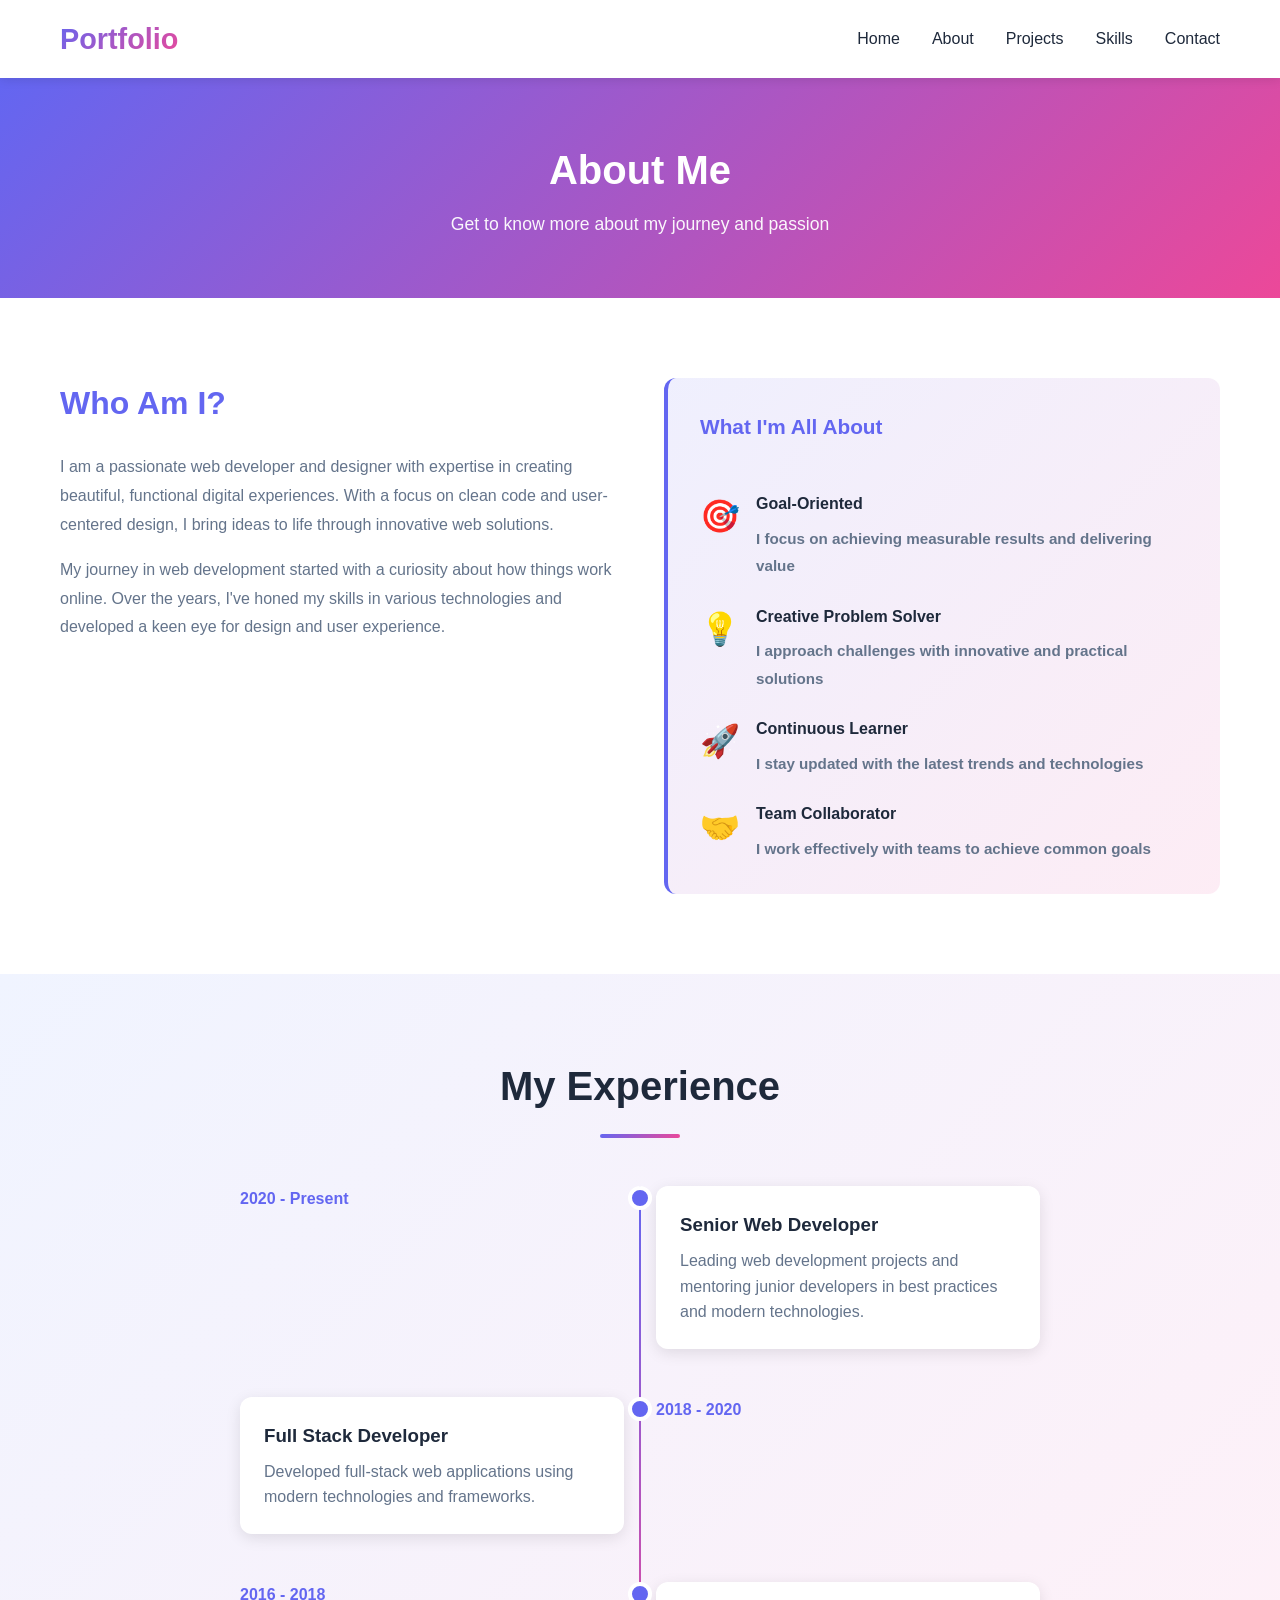
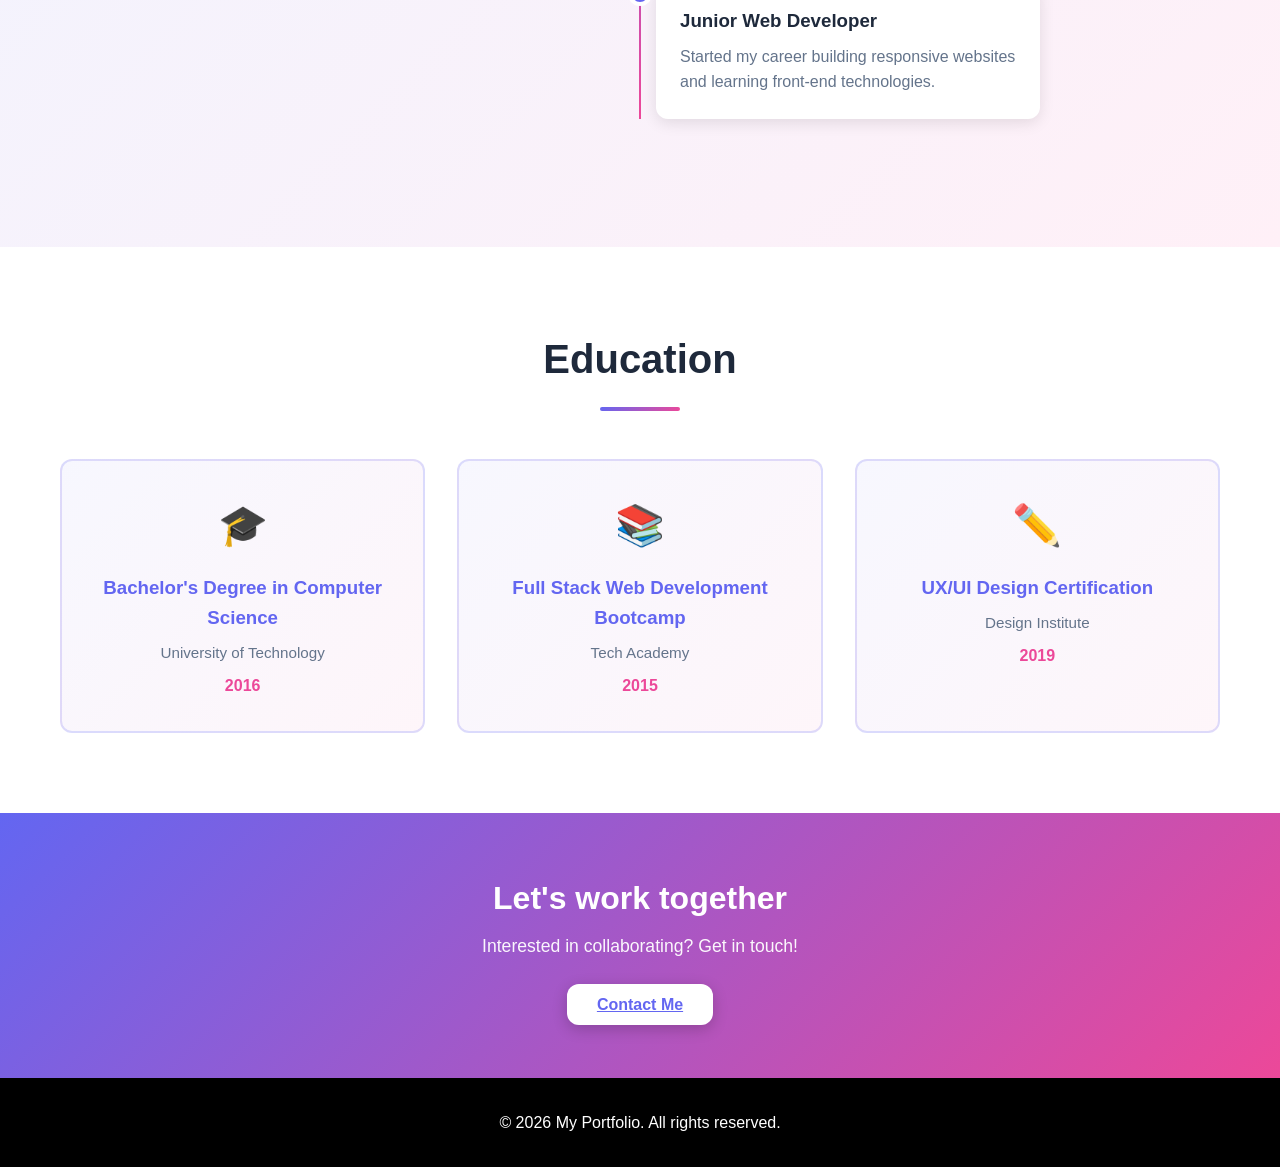
==== about.html @ 98f0c094 "This is my about page" ====
<!DOCTYPE html>
<html lang="en">
<head>
    <meta charset="UTF-8">
    <meta name="viewport" content="width=device-width, initial-scale=1.0">
    <title>About - My Professional Portfolio</title>
    <link rel="stylesheet" href="styles.css">
</head>
<body>
    <!-- Navigation Bar -->
    <nav class="navbar">
        <div class="nav-container">
            <div class="logo">Portfolio</div>
            <ul class="nav-menu">
                <li><a href="home.html" class="nav-link">Home</a></li>
                <li><a href="about.html" class="nav-link">About</a></li>
                <li><a href="projects.html" class="nav-link">Projects</a></li>
                <li><a href="skills.html" class="nav-link">Skills</a></li>
                <li><a href="contact.html" class="nav-link">Contact</a></li>
            </ul>
        </div>
    </nav>

    <!-- Page Header -->
    <section class="page-header">
        <div class="container">
            <h1 class="page-title">About Me</h1>
            <p class="page-subtitle">Get to know more about my journey and passion</p>
        </div>
    </section>

    <!-- About Content -->
    <section class="about-section">
        <div class="container">
            <div class="about-content">
                <div class="about-text">
                    <h2>Who Am I?</h2>
                    <p>
                        I am a passionate web developer and designer with expertise in creating beautiful, 
                        functional digital experiences. With a focus on clean code and user-centered design, 
                        I bring ideas to life through innovative web solutions.
                    </p>
                    <p>
                        My journey in web development started with a curiosity about how things work online. 
                        Over the years, I've honed my skills in various technologies and developed a keen eye 
                        for design and user experience.
                    </p>
                </div>

                <div class="about-highlight">
                    <h3>What I'm All About</h3>
                    <div class="highlight-items">
                        <div class="highlight-item">
                            <span class="highlight-icon">🎯</span>
                            <div>
                                <h4>Goal-Oriented</h4>
                                <p>I focus on achieving measurable results and delivering value</p>
                            </div>
                        </div>
                        <div class="highlight-item">
                            <span class="highlight-icon">💡</span>
                            <div>
                                <h4>Creative Problem Solver</h4>
                                <p>I approach challenges with innovative and practical solutions</p>
                            </div>
                        </div>
                        <div class="highlight-item">
                            <span class="highlight-icon">🚀</span>
                            <div>
                                <h4>Continuous Learner</h4>
                                <p>I stay updated with the latest trends and technologies</p>
                            </div>
                        </div>
                        <div class="highlight-item">
                            <span class="highlight-icon">🤝</span>
                            <div>
                                <h4>Team Collaborator</h4>
                                <p>I work effectively with teams to achieve common goals</p>
                            </div>
                        </div>
                    </div>
                </div>
            </div>
        </div>
    </section>

    <!-- Experience Timeline -->
    <section class="experience-section">
        <div class="container">
            <h2 class="section-title">My Experience</h2>
            <div class="timeline">
                <div class="timeline-item">
                    <div class="timeline-date">2020 - Present</div>
                    <div class="timeline-content">
                        <h3>Senior Web Developer</h3>
                        <p>Leading web development projects and mentoring junior developers in best practices and modern technologies.</p>
                    </div>
                </div>
                <div class="timeline-item">
                    <div class="timeline-date">2018 - 2020</div>
                    <div class="timeline-content">
                        <h3>Full Stack Developer</h3>
                        <p>Developed full-stack web applications using modern technologies and frameworks.</p>
                    </div>
                </div>
                <div class="timeline-item">
                    <div class="timeline-date">2016 - 2018</div>
                    <div class="timeline-content">
                        <h3>Junior Web Developer</h3>
                        <p>Started my career building responsive websites and learning front-end technologies.</p>
                    </div>
                </div>
            </div>
        </div>
    </section>

    <!-- Education -->
    <section class="education-section">
        <div class="container">
            <h2 class="section-title">Education</h2>
            <div class="education-grid">
                <div class="education-card">
                    <div class="edu-icon">🎓</div>
                    <h3>Bachelor's Degree in Computer Science</h3>
                    <p class="edu-university">University of Technology</p>
                    <p class="edu-year">2016</p>
                </div>
                <div class="education-card">
                    <div class="edu-icon">📚</div>
                    <h3>Full Stack Web Development Bootcamp</h3>
                    <p class="edu-university">Tech Academy</p>
                    <p class="edu-year">2015</p>
                </div>
                <div class="education-card">
                    <div class="edu-icon">✏️</div>
                    <h3>UX/UI Design Certification</h3>
                    <p class="edu-university">Design Institute</p>
                    <p class="edu-year">2019</p>
                </div>
            </div>
        </div>
    </section>

    <!-- Call to Action -->
    <section class="cta-section">
        <div class="container">
            <h2>Let's work together</h2>
            <p>Interested in collaborating? Get in touch!</p>
            <a href="contact.html" class="cta-button">Contact Me</a>
        </div>
    </section>

    <!-- Footer -->
    <footer class="footer">
        <div class="container">
            <p>&copy; 2026 My Portfolio. All rights reserved.</p>
        </div>
    </footer>

    <script src="script.js"></script>
</body>
</html>
---- styles.css ----
/* ===========================
   GENERAL STYLES
   =========================== */

* {
    margin: 0;
    padding: 0;
    box-sizing: border-box;
}

:root {
    --primary-color: #6366f1;
    --secondary-color: #ec4899;
    --dark-bg: #0f172a;
    --light-bg: #f8fafc;
    --text-dark: #1e293b;
    --text-light: #64748b;
    --white: #ffffff;
    --border-radius: 12px;
    --transition: all 0.3s ease;
}

html {
    scroll-behavior: smooth;
}

body {
    font-family: 'Segoe UI', Tahoma, Geneva, Verdana, sans-serif;
    line-height: 1.6;
    color: var(--text-dark);
    background-color: var(--light-bg);
}

.container {
    max-width: 1200px;
    margin: 0 auto;
    padding: 0 20px;
}

/* ===========================
   NAVIGATION BAR
   =========================== */

.navbar {
    background: var(--white);
    box-shadow: 0 2px 10px rgba(0, 0, 0, 0.1);
    position: sticky;
    top: 0;
    z-index: 100;
}

.nav-container {
    max-width: 1200px;
    margin: 0 auto;
    padding: 1rem 20px;
    display: flex;
    justify-content: space-between;
    align-items: center;
}

.logo {
    font-size: 1.8rem;
    font-weight: 700;
    background: linear-gradient(135deg, var(--primary-color), var(--secondary-color));
    -webkit-background-clip: text;
    -webkit-text-fill-color: transparent;
    background-clip: text;
}

.nav-menu {
    display: flex;
    list-style: none;
    gap: 2rem;
}

.nav-link {
    text-decoration: none;
    color: var(--text-dark);
    font-weight: 500;
    transition: var(--transition);
    position: relative;
}

.nav-link:hover {
    color: var(--primary-color);
}

.nav-link::after {
    content: '';
    position: absolute;
    bottom: -5px;
    left: 0;
    width: 0;
    height: 2px;
    background: var(--primary-color);
    transition: var(--transition);
}

.nav-link:hover::after {
    width: 100%;
}

/* ===========================
   HERO SECTION
   =========================== */

.hero {
    background: linear-gradient(135deg, var(--primary-color), var(--secondary-color));
    color: var(--white);
    padding: 120px 20px;
    text-align: center;
    min-height: 600px;
    display: flex;
    align-items: center;
    justify-content: center;
}

.hero-content {
    animation: slideUp 0.8s ease-out;
}

@keyframes slideUp {
    from {
        opacity: 0;
        transform: translateY(30px);
    }
    to {
        opacity: 1;
        transform: translateY(0);
    }
}

.hero-title {
    font-size: 3.5rem;
    margin-bottom: 1rem;
    font-weight: 800;
    text-shadow: 2px 2px 4px rgba(0, 0, 0, 0.2);
}

.hero-subtitle {
    font-size: 1.5rem;
    margin-bottom: 2rem;
    opacity: 0.95;
}

.cta-button {
    background: var(--white);
    color: var(--primary-color);
    padding: 12px 30px;
    border: none;
    border-radius: var(--border-radius);
    font-size: 1rem;
    font-weight: 600;
    cursor: pointer;
    transition: var(--transition);
    box-shadow: 0 4px 15px rgba(0, 0, 0, 0.2);
}

.cta-button:hover {
    transform: translateY(-3px);
    box-shadow: 0 6px 20px rgba(0, 0, 0, 0.3);
}

/* ===========================
   SECTION STYLES
   =========================== */

section {
    padding: 80px 20px;
}

.section-title {
    font-size: 2.5rem;
    text-align: center;
    margin-bottom: 3rem;
    color: var(--text-dark);
    position: relative;
    display: inline-block;
    width: 100%;
}

.section-title::after {
    content: '';
    display: block;
    width: 80px;
    height: 4px;
    background: linear-gradient(135deg, var(--primary-color), var(--secondary-color));
    margin: 1rem auto 0;
    border-radius: 2px;
}

/* ===========================
   ABOUT SECTION
   =========================== */

.about {
    background: var(--white);
}

.about-content {
    display: grid;
    grid-template-columns: 1fr 1fr;
    gap: 3rem;
    align-items: center;
}

.about-content p {
    font-size: 1.1rem;
    color: var(--text-light);
    line-height: 1.8;
}

.about-highlight {
    display: flex;
    flex-direction: column;
    gap: 1.5rem;
    padding: 2rem;
    background: linear-gradient(135deg, rgba(99, 102, 241, 0.1), rgba(236, 72, 153, 0.1));
    border-radius: var(--border-radius);
    border-left: 4px solid var(--primary-color);
}

.about-highlight p {
    font-size: 1.1rem;
    font-weight: 600;
    color: var(--primary-color);
}

/* ===========================
   PROJECTS SECTION
   =========================== */

.projects {
    background: linear-gradient(135deg, #f0f4ff, #fff0f7);
}

.projects-grid {
    display: grid;
    grid-template-columns: repeat(auto-fit, minmax(280px, 1fr));
    gap: 2rem;
}

.project-card {
    background: var(--white);
    border-radius: var(--border-radius);
    padding: 2rem;
    transition: var(--transition);
    box-shadow: 0 4px 15px rgba(0, 0, 0, 0.1);
    display: flex;
    flex-direction: column;
}

.project-card:hover {
    transform: translateY(-10px);
    box-shadow: 0 12px 30px rgba(99, 102, 241, 0.3);
}

.project-image {
    font-size: 3rem;
    margin-bottom: 1rem;
    text-align: center;
}

.project-card h3 {
    font-size: 1.3rem;
    margin-bottom: 0.5rem;
    color: var(--text-dark);
}

.project-card p {
    color: var(--text-light);
    margin-bottom: 1.5rem;
    flex-grow: 1;
}

.project-link {
    color: var(--primary-color);
    text-decoration: none;
    font-weight: 600;
    transition: var(--transition);
    display: inline-block;
}

.project-link:hover {
    color: var(--secondary-color);
    transform: translateX(5px);
}

/* ===========================
   SKILLS SECTION
   =========================== */

.skills {
    background: var(--white);
}

.skills-grid {
    display: grid;
    grid-template-columns: repeat(auto-fit, minmax(250px, 1fr));
    gap: 2rem;
}

.skill-item {
    background: linear-gradient(135deg, rgba(99, 102, 241, 0.05), rgba(236, 72, 153, 0.05));
    padding: 2rem;
    border-radius: var(--border-radius);
    border: 2px solid rgba(99, 102, 241, 0.2);
    transition: var(--transition);
}

.skill-item:hover {
    border-color: var(--primary-color);
    box-shadow: 0 8px 20px rgba(99, 102, 241, 0.2);
}

.skill-item h3 {
    color: var(--primary-color);
    margin-bottom: 1rem;
    font-size: 1.3rem;
}

.skill-item ul {
    list-style: none;
}

.skill-item li {
    padding: 0.5rem 0;
    color: var(--text-light);
    display: flex;
    align-items: center;
}

.skill-item li::before {
    content: '✓';
    display: inline-block;
    margin-right: 0.5rem;
    color: var(--secondary-color);
    font-weight: bold;
}

/* ===========================
   CONTACT SECTION
   =========================== */

.contact {
    background: linear-gradient(135deg, var(--dark-bg), #1a1f3a);
    color: var(--white);
}

.contact .section-title {
    color: var(--white);
}

.contact-subtitle {
    text-align: center;
    color: rgba(255, 255, 255, 0.8);
    font-size: 1.1rem;
    margin-bottom: 2rem;
}

.contact-form {
    max-width: 600px;
    margin: 0 auto 3rem;
    display: flex;
    flex-direction: column;
    gap: 1.5rem;
}

.form-group {
    display: flex;
}

.form-group input,
.form-group textarea {
    width: 100%;
    padding: 12px 15px;
    border: 2px solid rgba(255, 255, 255, 0.2);
    border-radius: var(--border-radius);
    background: rgba(255, 255, 255, 0.1);
    color: var(--white);
    font-size: 1rem;
    transition: var(--transition);
    font-family: inherit;
}

.form-group input::placeholder,
.form-group textarea::placeholder {
    color: rgba(255, 255, 255, 0.6);
}

.form-group input:focus,
.form-group textarea:focus {
    outline: none;
    border-color: var(--primary-color);
    background: rgba(255, 255, 255, 0.15);
}

.submit-button {
    background: linear-gradient(135deg, var(--primary-color), var(--secondary-color));
    color: var(--white);
    padding: 12px 30px;
    border: none;
    border-radius: var(--border-radius);
    font-size: 1rem;
    font-weight: 600;
    cursor: pointer;
    transition: var(--transition);
}

.submit-button:hover {
    transform: translateY(-3px);
    box-shadow: 0 6px 20px rgba(99, 102, 241, 0.4);
}

.social-links {
    display: flex;
    justify-content: center;
    gap: 1.5rem;
    flex-wrap: wrap;
}

.social-link {
    color: var(--white);
    text-decoration: none;
    padding: 10px 20px;
    border: 2px solid rgba(255, 255, 255, 0.3);
    border-radius: var(--border-radius);
    transition: var(--transition);
    font-weight: 500;
}

.social-link:hover {
    background: var(--primary-color);
    border-color: var(--primary-color);
    transform: translateY(-3px);
}

/* ===========================
   FOOTER
   =========================== */

.footer {
    background: #000;
    color: var(--white);
    text-align: center;
    padding: 2rem 20px;
}

/* ===========================
   RESPONSIVE DESIGN
   =========================== */

@media (max-width: 768px) {
    .nav-menu {
        gap: 1rem;
        font-size: 0.9rem;
    }

    .hero-title {
        font-size: 2rem;
    }

    .hero-subtitle {
        font-size: 1rem;
    }

    .section-title {
        font-size: 1.8rem;
    }

    .about-content {
        grid-template-columns: 1fr;
    }

    .projects-grid {
        grid-template-columns: 1fr;
    }

    .skills-grid {
        grid-template-columns: 1fr;
    }

    section {
        padding: 50px 20px;
    }

    .hero {
        min-height: 400px;
        padding: 60px 20px;
    }
}

@media (max-width: 480px) {
    .hero-title {
        font-size: 1.5rem;
    }

    .section-title {
        font-size: 1.5rem;
    }

    .nav-menu {
        gap: 0.5rem;
        font-size: 0.8rem;
    }

    .logo {
        font-size: 1.3rem;
    }

    .social-links {
        flex-direction: column;
        gap: 1rem;
    }

    .social-link {
        width: 100%;
    }
}

/* ===========================
   PAGE HEADER
   =========================== */

.page-header {
    background: linear-gradient(135deg, var(--primary-color), var(--secondary-color));
    color: var(--white);
    padding: 60px 20px;
    text-align: center;
}

.page-title {
    font-size: 2.5rem;
    margin-bottom: 0.5rem;
    font-weight: 800;
}

.page-subtitle {
    font-size: 1.1rem;
    opacity: 0.95;
}

/* ===========================
   QUICK LINKS SECTION
   =========================== */

.quick-links {
    background: var(--white);
}

.links-grid {
    display: grid;
    grid-template-columns: repeat(auto-fit, minmax(250px, 1fr));
    gap: 2rem;
}

.link-card {
    background: linear-gradient(135deg, rgba(99, 102, 241, 0.05), rgba(236, 72, 153, 0.05));
    border: 2px solid rgba(99, 102, 241, 0.2);
    padding: 2rem;
    border-radius: var(--border-radius);
    text-align: center;
    transition: var(--transition);
}

.link-card:hover {
    border-color: var(--primary-color);
    box-shadow: 0 8px 20px rgba(99, 102, 241, 0.2);
    transform: translateY(-5px);
}

.link-icon {
    font-size: 2.5rem;
    margin-bottom: 1rem;
}

.link-card h3 {
    color: var(--primary-color);
    margin-bottom: 0.5rem;
}

.link-card p {
    color: var(--text-light);
    margin-bottom: 1.5rem;
}

.link-button {
    display: inline-block;
    color: var(--primary-color);
    text-decoration: none;
    font-weight: 600;
    transition: var(--transition);
}

.link-button:hover {
    color: var(--secondary-color);
}

/* ===========================
   FEATURED PREVIEW
   =========================== */

.featured-preview {
    background: linear-gradient(135deg, #f0f4ff, #fff0f7);
}

/* ===========================
   CTA SECTION
   =========================== */

.cta-section {
    background: linear-gradient(135deg, var(--primary-color), var(--secondary-color));
    color: var(--white);
    padding: 60px 20px;
    text-align: center;
}

.cta-section h2 {
    font-size: 2rem;
    margin-bottom: 0.5rem;
}

.cta-section p {
    font-size: 1.1rem;
    margin-bottom: 2rem;
    opacity: 0.95;
}

.cta-section .cta-button {
    background: var(--white);
    color: var(--primary-color);
}

/* ===========================
   ABOUT SECTION (Page)
   =========================== */

.about-section {
    background: var(--white);
}

.about-section .about-content {
    display: grid;
    grid-template-columns: 1fr 1fr;
    gap: 3rem;
    align-items: start;
}

.about-text h2 {
    font-size: 2rem;
    color: var(--primary-color);
    margin-bottom: 1.5rem;
}

.about-text p {
    font-size: 1rem;
    color: var(--text-light);
    margin-bottom: 1rem;
    line-height: 1.8;
}

.about-highlight h3 {
    color: var(--primary-color);
    font-size: 1.3rem;
    margin-bottom: 1.5rem;
}

.highlight-items {
    display: flex;
    flex-direction: column;
    gap: 1.5rem;
}

.highlight-item {
    display: flex;
    gap: 1rem;
}

.highlight-icon {
    font-size: 2rem;
    flex-shrink: 0;
}

.highlight-item h4 {
    color: var(--text-dark);
    margin-bottom: 0.5rem;
}

.highlight-item p {
    color: var(--text-light);
    font-size: 0.95rem;
    margin: 0;
}

/* ===========================
   EXPERIENCE TIMELINE
   =========================== */

.experience-section {
    background: linear-gradient(135deg, #f0f4ff, #fff0f7);
}

.timeline {
    max-width: 800px;
    margin: 0 auto;
    position: relative;
}

.timeline::before {
    content: '';
    position: absolute;
    left: 50%;
    transform: translateX(-50%);
    width: 2px;
    height: 100%;
    background: linear-gradient(135deg, var(--primary-color), var(--secondary-color));
}

.timeline-item {
    margin-bottom: 3rem;
    display: grid;
    grid-template-columns: 1fr 1fr;
    gap: 2rem;
    position: relative;
}

.timeline-item:nth-child(even) {
    grid-template-columns: 1fr 1fr;
    direction: rtl;
}

.timeline-item:nth-child(even) > * {
    direction: ltr;
}

.timeline-item::before {
    content: '';
    position: absolute;
    left: 50%;
    transform: translateX(-50%);
    width: 16px;
    height: 16px;
    background: var(--primary-color);
    border: 4px solid var(--white);
    border-radius: 50%;
    top: 0;
}

.timeline-date {
    font-weight: 700;
    color: var(--primary-color);
    font-size: 1rem;
}

.timeline-content {
    background: var(--white);
    padding: 1.5rem;
    border-radius: var(--border-radius);
    box-shadow: 0 4px 15px rgba(0, 0, 0, 0.1);
}

.timeline-content h3 {
    color: var(--text-dark);
    margin-bottom: 0.5rem;
}

.timeline-content p {
    color: var(--text-light);
}

/* ===========================
   EDUCATION SECTION
   =========================== */

.education-section {
    background: var(--white);
}

.education-grid {
    display: grid;
    grid-template-columns: repeat(auto-fit, minmax(280px, 1fr));
    gap: 2rem;
}

.education-card {
    background: linear-gradient(135deg, rgba(99, 102, 241, 0.05), rgba(236, 72, 153, 0.05));
    padding: 2rem;
    border-radius: var(--border-radius);
    border: 2px solid rgba(99, 102, 241, 0.2);
    text-align: center;
    transition: var(--transition);
}

.education-card:hover {
    border-color: var(--primary-color);
    transform: translateY(-5px);
    box-shadow: 0 8px 20px rgba(99, 102, 241, 0.2);
}

.edu-icon {
    font-size: 2.5rem;
    margin-bottom: 1rem;
}

.education-card h3 {
    color: var(--primary-color);
    margin-bottom: 0.5rem;
}

.edu-university {
    color: var(--text-light);
    font-size: 0.95rem;
    margin-bottom: 0.5rem;
}

.edu-year {
    color: var(--secondary-color);
    font-weight: 600;
}

/* ===========================
   PROJECT FILTERS
   =========================== */

.filter-section {
    background: var(--white);
    padding: 40px 20px;
}

.filter-buttons {
    display: flex;
    justify-content: center;
    gap: 1rem;
    flex-wrap: wrap;
}

.filter-btn {
    padding: 10px 20px;
    border: 2px solid rgba(99, 102, 241, 0.3);
    background: transparent;
    color: var(--text-dark);
    border-radius: var(--border-radius);
    cursor: pointer;
    font-weight: 600;
    transition: var(--transition);
}

.filter-btn:hover {
    border-color: var(--primary-color);
    color: var(--primary-color);
}

.filter-btn.active {
    background: var(--primary-color);
    color: var(--white);
    border-color: var(--primary-color);
}

/* ===========================
   PROJECT TECH TAGS
   =========================== */

.project-tech {
    display: flex;
    flex-wrap: wrap;
    gap: 0.5rem;
    margin: 1rem 0;
}

.tech-tag {
    display: inline-block;
    background: rgba(99, 102, 241, 0.1);
    color: var(--primary-color);
    padding: 4px 12px;
    border-radius: 20px;
    font-size: 0.85rem;
    font-weight: 500;
}

.project-category {
    color: var(--secondary-color);
    font-size: 0.9rem;
    font-weight: 600;
    margin-bottom: 0.5rem;
}

/* ===========================
   SKILL PROGRESS BARS
   =========================== */

.skills-section .skill-item li {
    display: flex;
    align-items: center;
    justify-content: space-between;
    padding: 1rem 0;
    flex-wrap: wrap;
    gap: 1rem;
}

.skill-item li::before {
    display: none;
}

.skill-bar {
    flex: 1;
    min-width: 150px;
    height: 8px;
    background: rgba(0, 0, 0, 0.1);
    border-radius: 4px;
    overflow: hidden;
}

.skill-progress {
    height: 100%;
    background: linear-gradient(90deg, var(--primary-color), var(--secondary-color));
    border-radius: 4px;
    transition: width 0.8s ease-out;
}

/* ===========================
   PROFICIENCY SECTION
   =========================== */

.proficiency-section {
    background: linear-gradient(135deg, #f0f4ff, #fff0f7);
}

.proficiency-grid {
    display: grid;
    grid-template-columns: repeat(auto-fit, minmax(200px, 1fr));
    gap: 2rem;
}

.proficiency-card {
    background: var(--white);
    padding: 2rem;
    border-radius: var(--border-radius);
    text-align: center;
    box-shadow: 0 4px 15px rgba(0, 0, 0, 0.1);
    transition: var(--transition);
}

.proficiency-card:hover {
    transform: translateY(-5px);
    box-shadow: 0 8px 25px rgba(99, 102, 241, 0.2);
}

.proficiency-stat {
    display: flex;
    flex-direction: column;
}

.stat-number {
    font-size: 2.5rem;
    font-weight: 800;
    background: linear-gradient(135deg, var(--primary-color), var(--secondary-color));
    -webkit-background-clip: text;
    -webkit-text-fill-color: transparent;
    background-clip: text;
}

.stat-label {
    color: var(--text-light);
    font-size: 0.95rem;
    margin-top: 0.5rem;
}

/* ===========================
   CERTIFICATIONS SECTION
   =========================== */

.certifications-section {
    background: var(--white);
}

.certifications-grid {
    display: grid;
    grid-template-columns: repeat(auto-fit, minmax(250px, 1fr));
    gap: 2rem;
}

.cert-card {
    background: linear-gradient(135deg, rgba(99, 102, 241, 0.05), rgba(236, 72, 153, 0.05));
    padding: 2rem;
    border-radius: var(--border-radius);
    border: 2px solid rgba(99, 102, 241, 0.2);
    text-align: center;
    transition: var(--transition);
}

.cert-card:hover {
    border-color: var(--primary-color);
    transform: translateY(-5px);
    box-shadow: 0 8px 20px rgba(99, 102, 241, 0.2);
}

.cert-icon {
    font-size: 3rem;
    margin-bottom: 1rem;
}

.cert-card h3 {
    color: var(--primary-color);
    margin-bottom: 0.5rem;
}

.cert-card p {
    color: var(--text-light);
    font-size: 0.9rem;
}

.cert-date {
    color: var(--secondary-color);
    font-weight: 600;
    margin-top: 0.5rem;
}

/* ===========================
   CONTACT PAGE STYLES
   =========================== */

.contact-section {
    background: var(--white);
}

.contact-wrapper {
    display: grid;
    grid-template-columns: 1fr 1fr;
    gap: 3rem;
    align-items: start;
}

.contact-form-container h2,
.contact-info-container h2 {
    font-size: 1.8rem;
    color: var(--primary-color);
    margin-bottom: 2rem;
}

.contact-form-container {
    padding: 2rem;
    background: linear-gradient(135deg, rgba(99, 102, 241, 0.05), rgba(236, 72, 153, 0.05));
    border-radius: var(--border-radius);
    border: 2px solid rgba(99, 102, 241, 0.2);
}

.contact-form-container label {
    display: block;
    margin-bottom: 0.5rem;
    color: var(--text-dark);
    font-weight: 600;
}

.contact-form-container .form-group input,
.contact-form-container .form-group textarea {
    width: 100%;
    padding: 12px 15px;
    border: 2px solid rgba(99, 102, 241, 0.2);
    border-radius: var(--border-radius);
    background: var(--white);
    color: var(--text-dark);
    font-size: 1rem;
    font-family: inherit;
    margin-bottom: 1.5rem;
    transition: var(--transition);
}

.contact-form-container .form-group input:focus,
.contact-form-container .form-group textarea:focus {
    outline: none;
    border-color: var(--primary-color);
    box-shadow: 0 0 0 3px rgba(99, 102, 241, 0.1);
}

.contact-form-container .submit-button {
    width: 100%;
}

.form-note {
    text-align: center;
    color: var(--text-light);
    margin-top: 1rem;
    font-size: 0.9rem;
}

.info-group {
    margin-bottom: 2rem;
}

.info-group h3 {
    color: var(--primary-color);
    margin-bottom: 0.5rem;
    font-size: 1.1rem;
}

.info-group p {
    color: var(--text-light);
}

.info-group a {
    color: var(--primary-color);
    text-decoration: none;
    font-weight: 600;
    transition: var(--transition);
}

.info-group a:hover {
    color: var(--secondary-color);
}

.availability-status {
    display: flex;
    align-items: center;
    gap: 0.75rem;
    padding: 1rem;
    background: linear-gradient(135deg, rgba(34, 197, 94, 0.1), rgba(34, 197, 94, 0.05));
    border-radius: var(--border-radius);
    border-left: 4px solid #22c55e;
    margin-top: 2rem;
    color: var(--text-dark);
    font-weight: 500;
}

.status-indicator {
    display: inline-block;
    width: 12px;
    height: 12px;
    background: #22c55e;
    border-radius: 50%;
    animation: pulse 2s infinite;
}

@keyframes pulse {
    0%, 100% {
        box-shadow: 0 0 0 0 rgba(34, 197, 94, 0.7);
    }
    50% {
        box-shadow: 0 0 0 10px rgba(34, 197, 94, 0);
    }
}

/* ===========================
   SOCIAL SECTION
   =========================== */

.social-section {
    background: linear-gradient(135deg, #f0f4ff, #fff0f7);
}

.section-subtitle {
    text-align: center;
    color: var(--text-light);
    font-size: 1.05rem;
    margin-bottom: 2rem;
}

.social-section .social-links {
    display: grid;
    grid-template-columns: repeat(auto-fit, minmax(140px, 1fr));
    gap: 1.5rem;
    max-width: 800px;
    margin: 0 auto;
}

.social-section .social-link {
    display: flex;
    flex-direction: column;
    align-items: center;
    gap: 0.75rem;
    color: var(--text-dark);
    background: var(--white);
    border: 2px solid rgba(99, 102, 241, 0.2);
    padding: 1.5rem;
    border-radius: var(--border-radius);
    text-decoration: none;
    transition: var(--transition);
}

.social-section .social-link:hover {
    color: var(--white);
    background: var(--primary-color);
    border-color: var(--primary-color);
    transform: translateY(-5px);
}

.social-icon {
    font-size: 2rem;
}

/* ===========================
   FAQ SECTION
   =========================== */

.faq-section {
    background: var(--white);
}

.faq-grid {
    display: grid;
    grid-template-columns: repeat(auto-fit, minmax(300px, 1fr));
    gap: 2rem;
}

.faq-item {
    padding: 2rem;
    background: linear-gradient(135deg, rgba(99, 102, 241, 0.05), rgba(236, 72, 153, 0.05));
    border-radius: var(--border-radius);
    border: 2px solid rgba(99, 102, 241, 0.2);
    transition: var(--transition);
}

.faq-item:hover {
    border-color: var(--primary-color);
    box-shadow: 0 8px 20px rgba(99, 102, 241, 0.2);
}

.faq-item h3 {
    color: var(--primary-color);
    margin-bottom: 1rem;
    font-size: 1.05rem;
}

.faq-item p {
    color: var(--text-light);
    line-height: 1.6;
}

/* ===========================
   RESPONSIVE - PAGE LAYOUTS
   =========================== */

@media (max-width: 768px) {
    .page-title {
        font-size: 1.8rem;
    }

    .page-subtitle {
        font-size: 1rem;
    }

    .about-section .about-content {
        grid-template-columns: 1fr;
    }

    .timeline {
        margin-left: 0;
    }

    .timeline::before {
        left: 0;
    }

    .timeline-item {
        grid-template-columns: 1fr;
        margin-left: 30px;
    }

    .timeline-item:nth-child(even) {
        grid-template-columns: 1fr;
    }

    .timeline-item::before {
        left: -23px;
    }

    .contact-wrapper {
        grid-template-columns: 1fr;
    }

    .filter-buttons {
        gap: 0.5rem;
    }

    .filter-btn {
        padding: 8px 15px;
        font-size: 0.9rem;
    }

    .social-section .social-links {
        grid-template-columns: repeat(2, 1fr);
    }
}
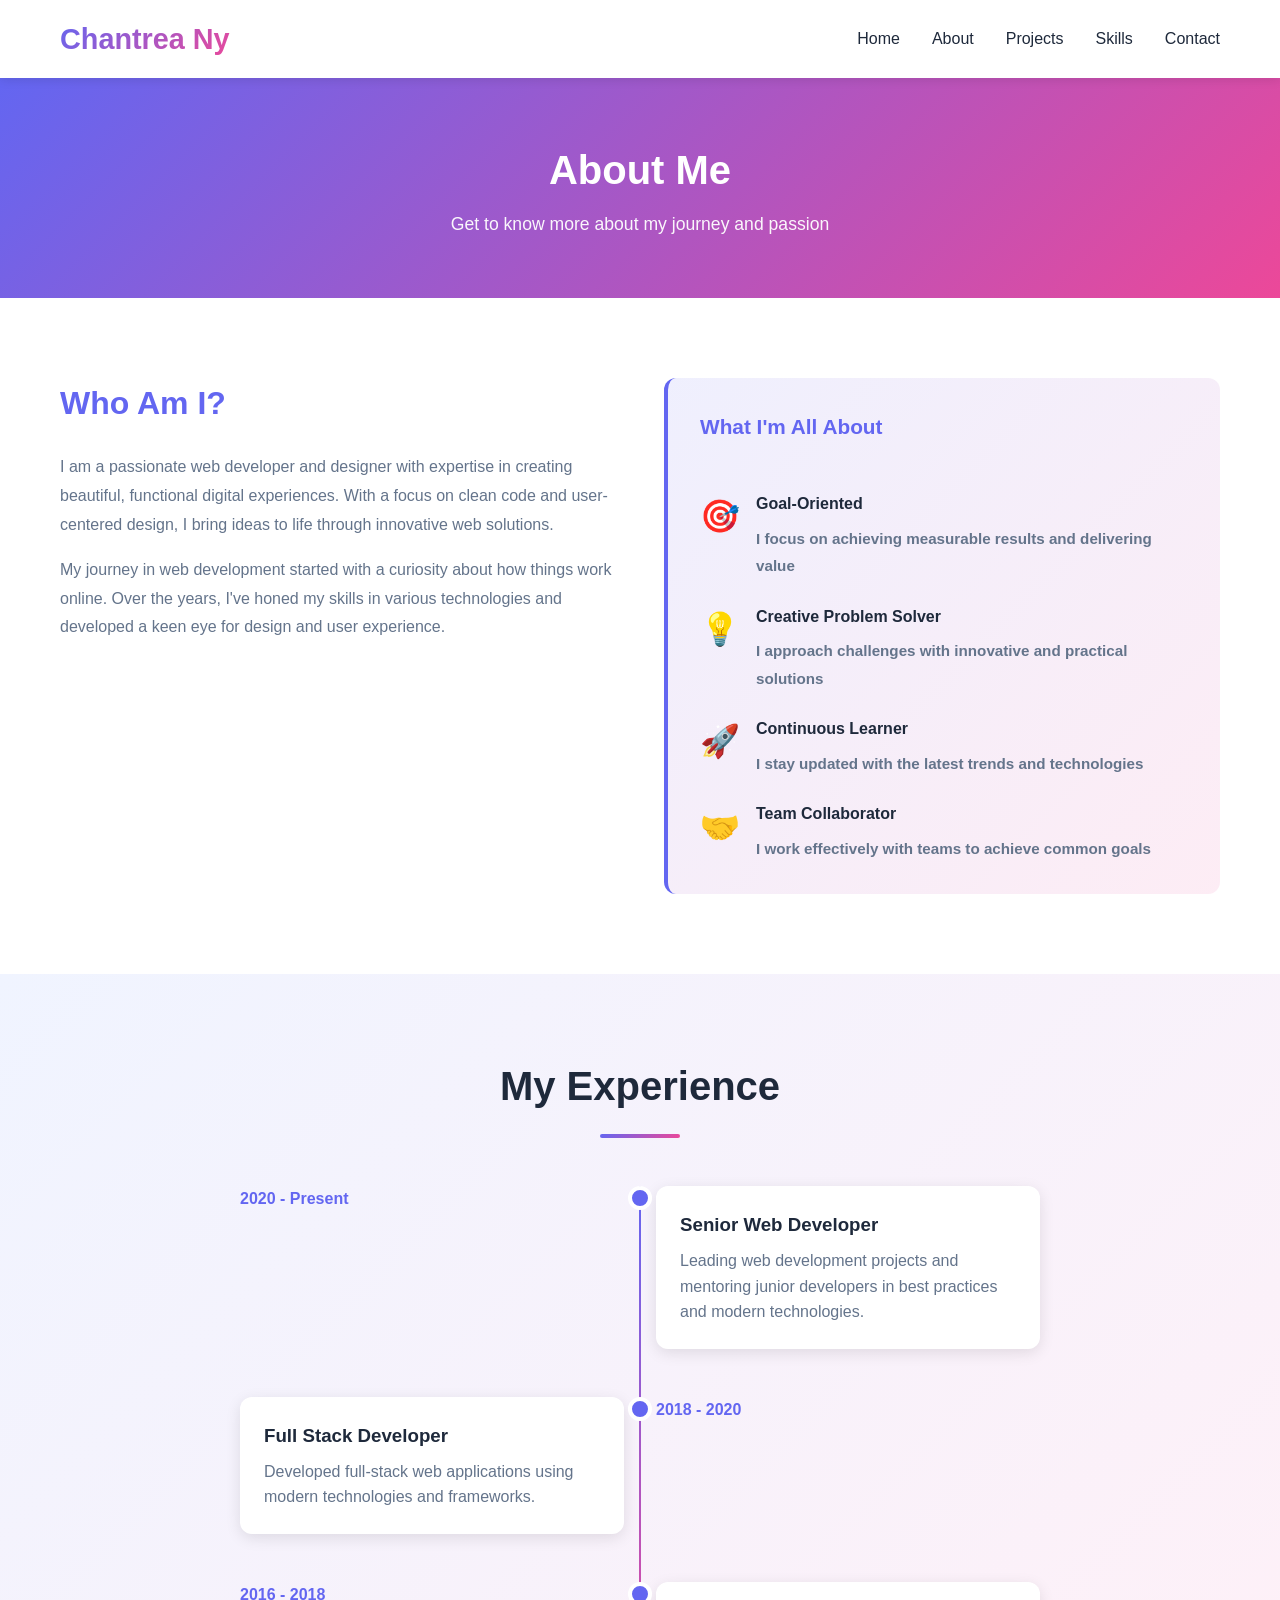
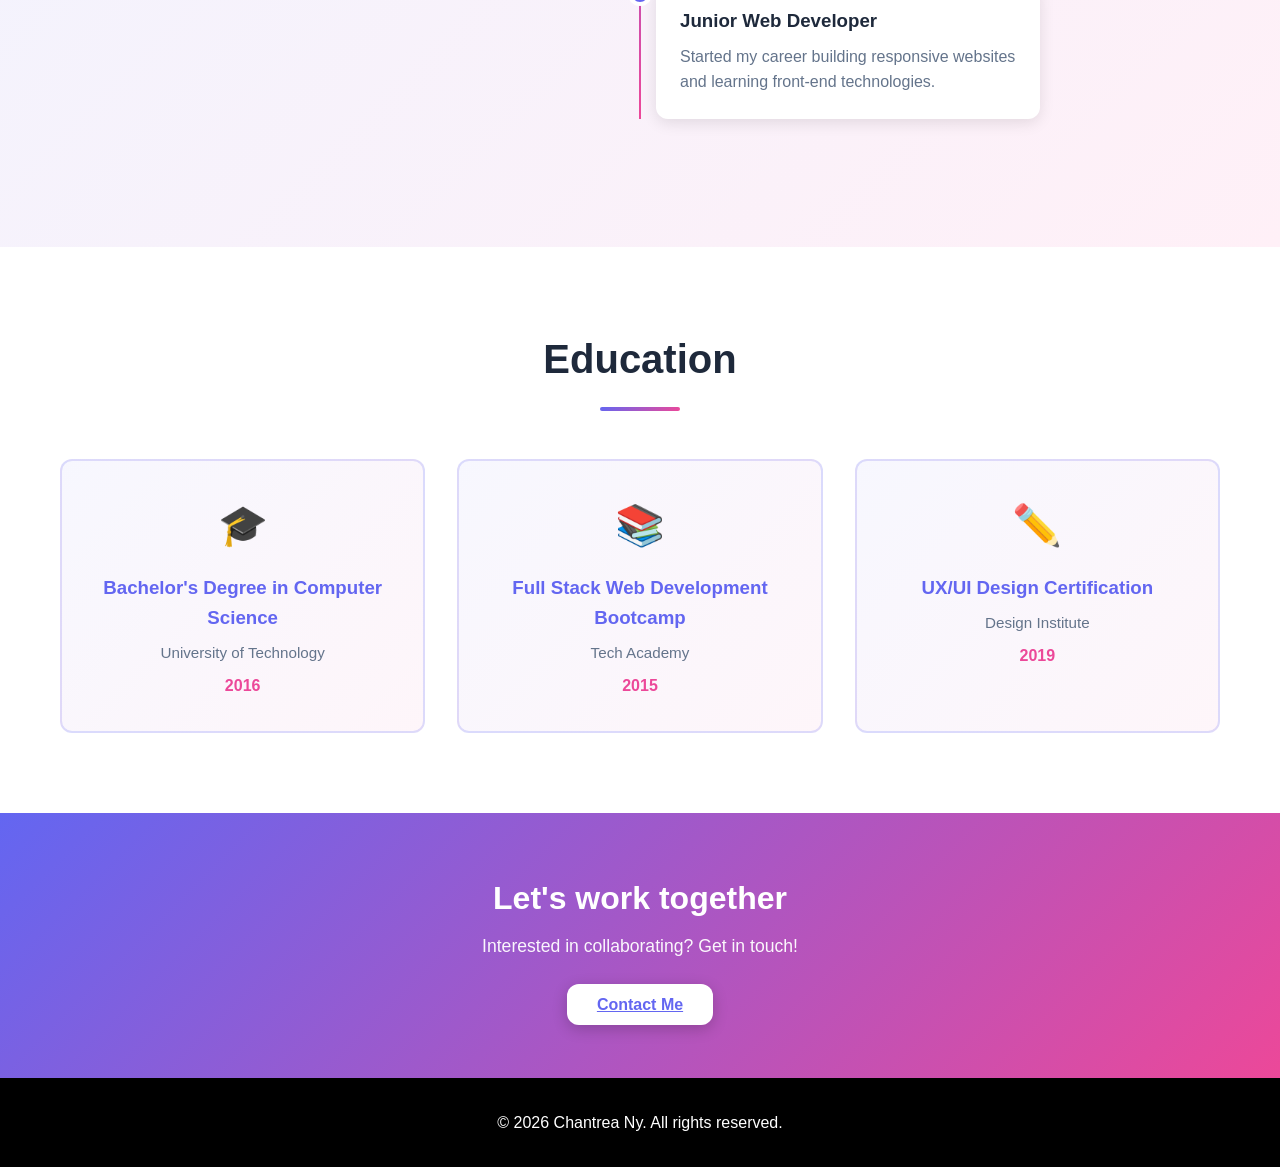
==== commit d628d436: "This is my update" ====
--- a/about.html
+++ b/about.html
@@ -3,14 +3,15 @@
 <head>
     <meta charset="UTF-8">
     <meta name="viewport" content="width=device-width, initial-scale=1.0">
-    <title>About - My Professional Portfolio</title>
+    <title>About - Chantrea Ny</title>
     <link rel="stylesheet" href="styles.css">
+    <meta name="description" content="Chantrea is a Web Software Engineer. Explore my portfolio, skills, projects, and experience.">
 </head>
 <body>
     <!-- Navigation Bar -->
     <nav class="navbar">
         <div class="nav-container">
-            <div class="logo">Portfolio</div>
+            <div class="logo">Chantrea Ny</div>
             <ul class="nav-menu">
                 <li><a href="home.html" class="nav-link">Home</a></li>
                 <li><a href="about.html" class="nav-link">About</a></li>
@@ -153,7 +154,7 @@
     <!-- Footer -->
     <footer class="footer">
         <div class="container">
-            <p>&copy; 2026 My Portfolio. All rights reserved.</p>
+            <p>&copy; 2026 Chantrea Ny. All rights reserved.</p>
         </div>
     </footer>
 
